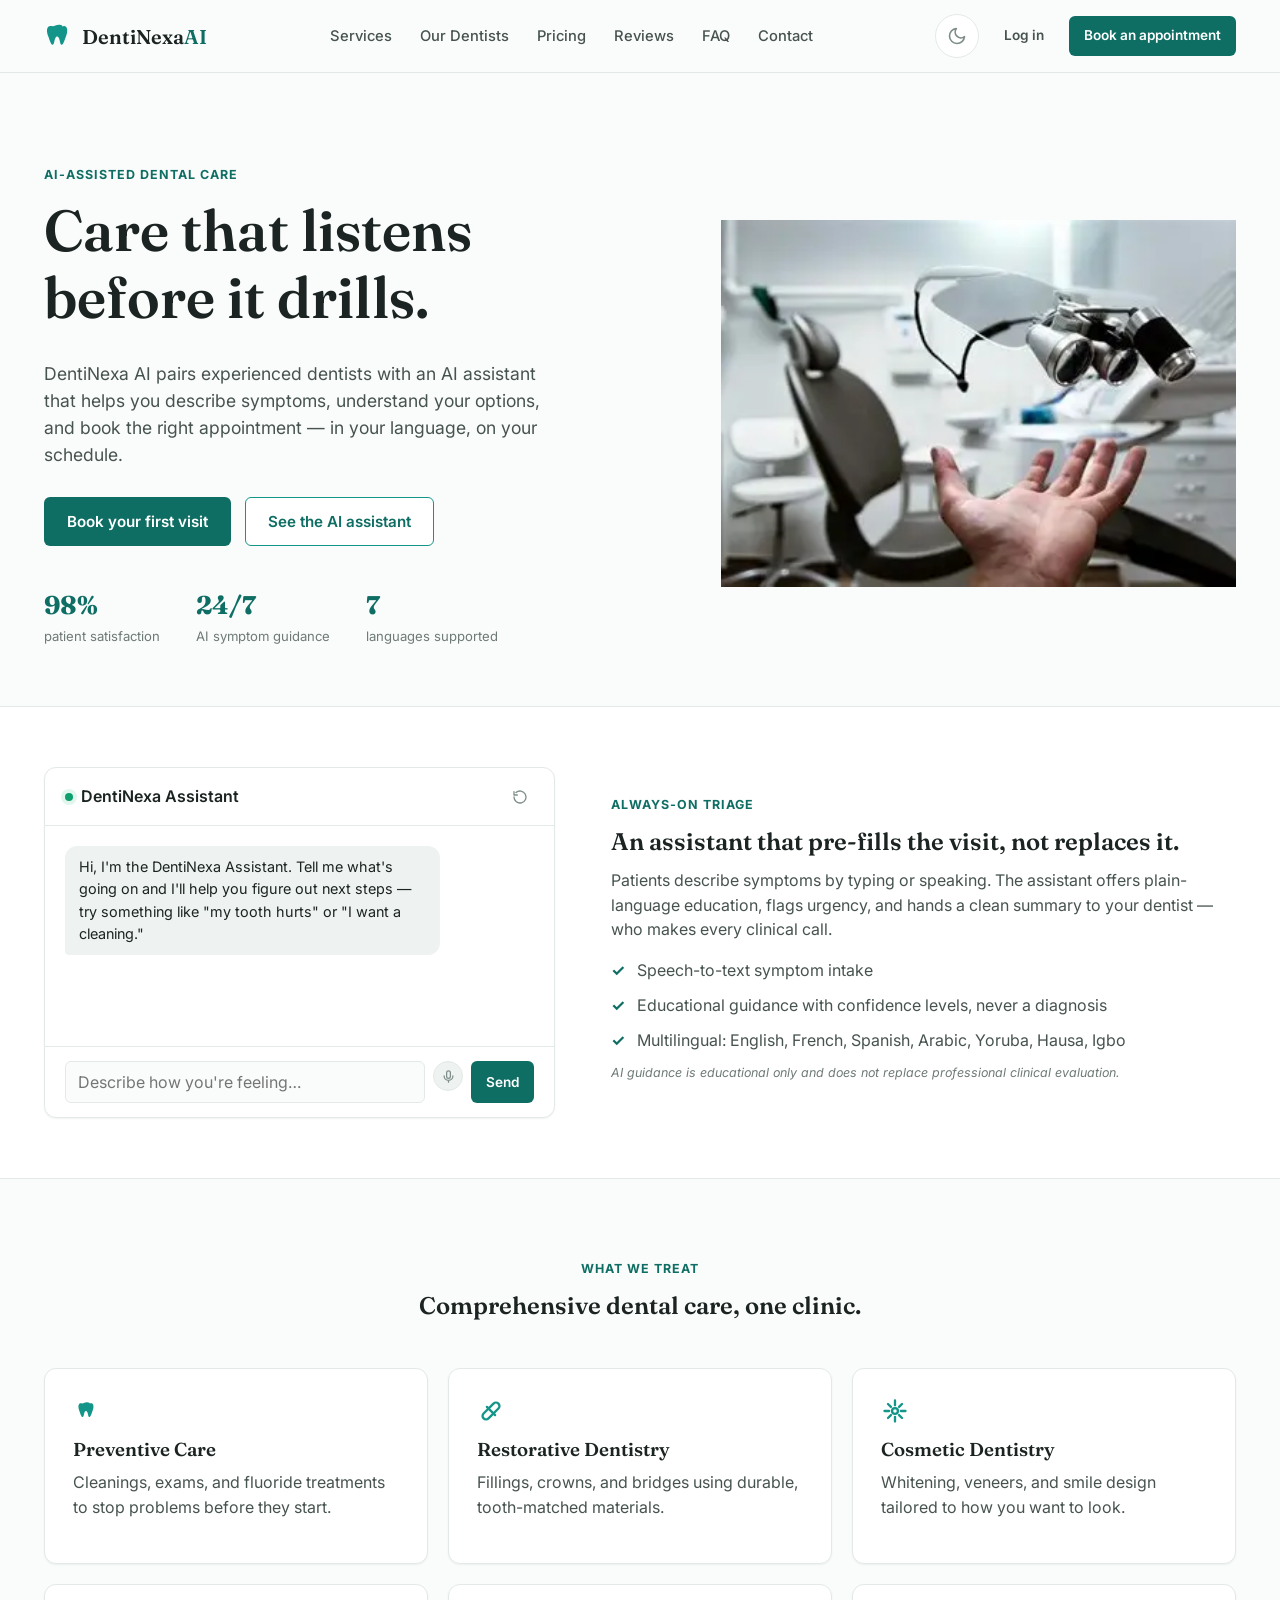
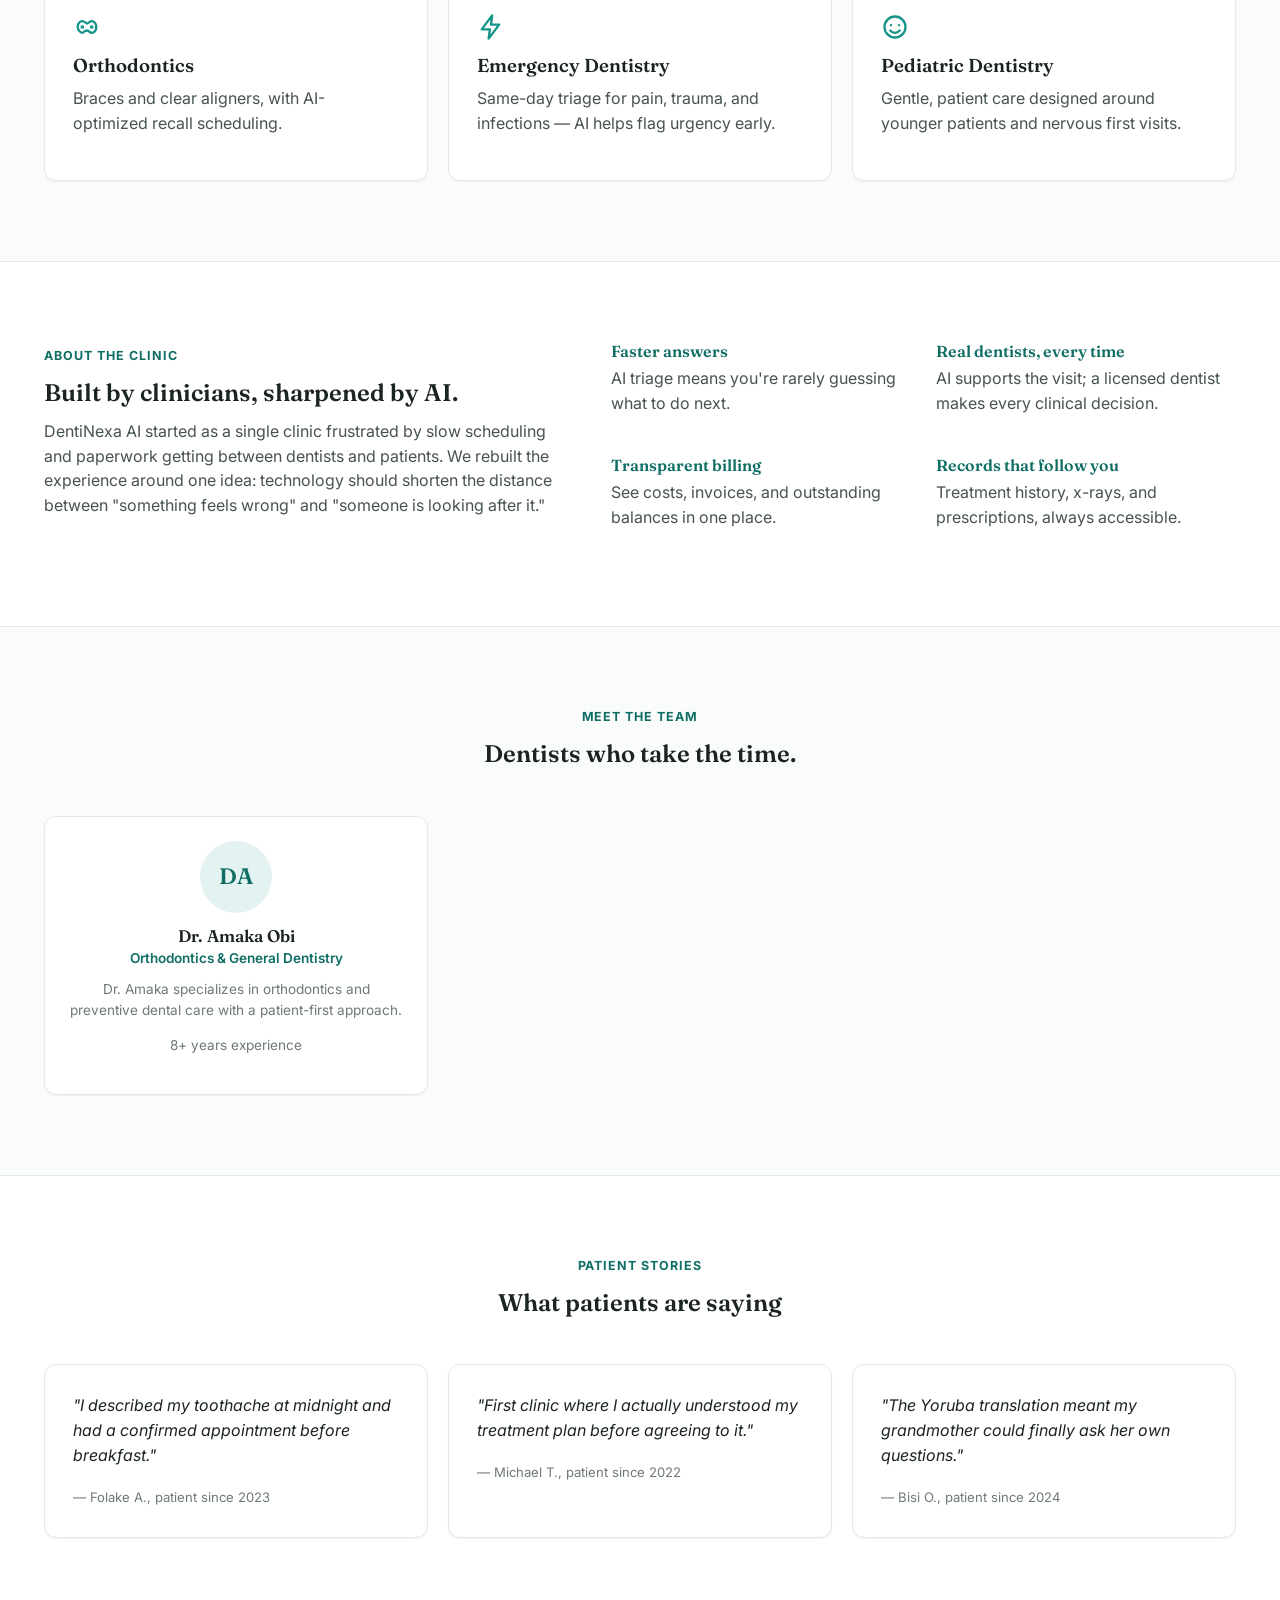
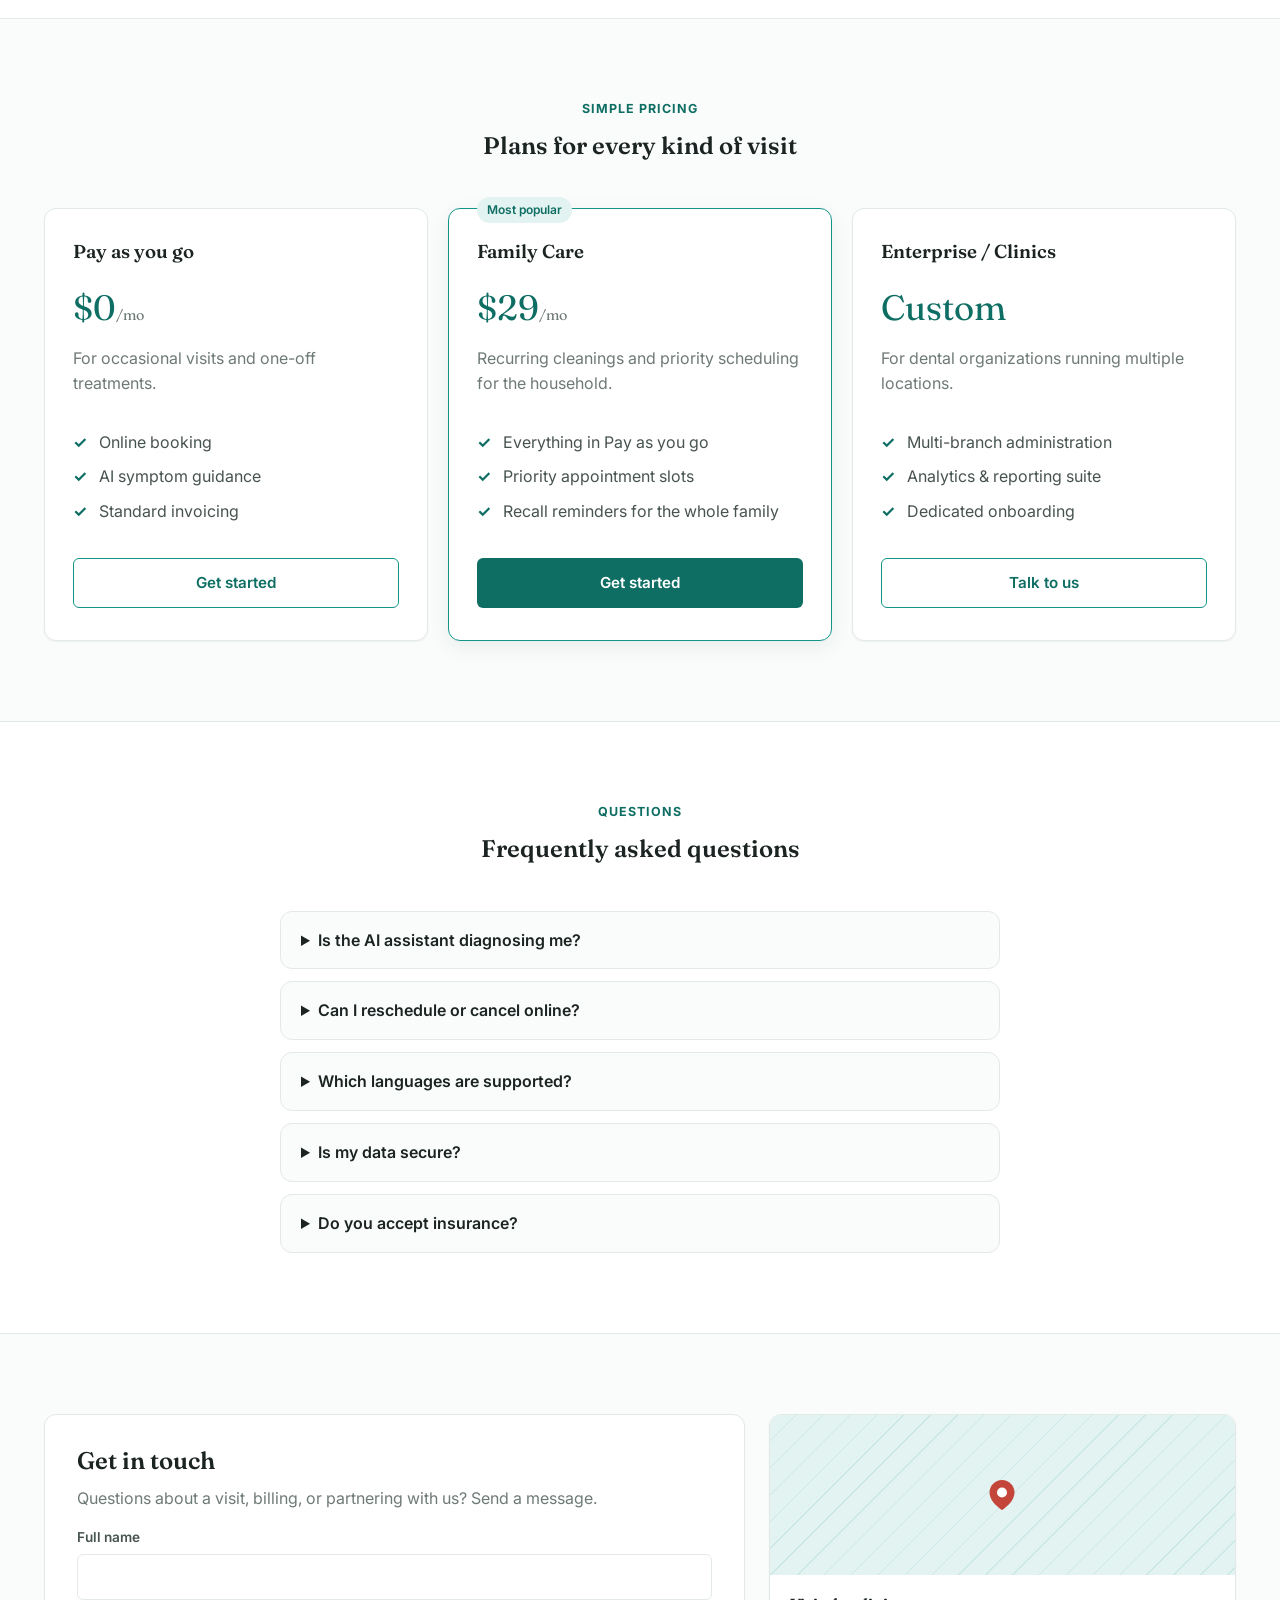
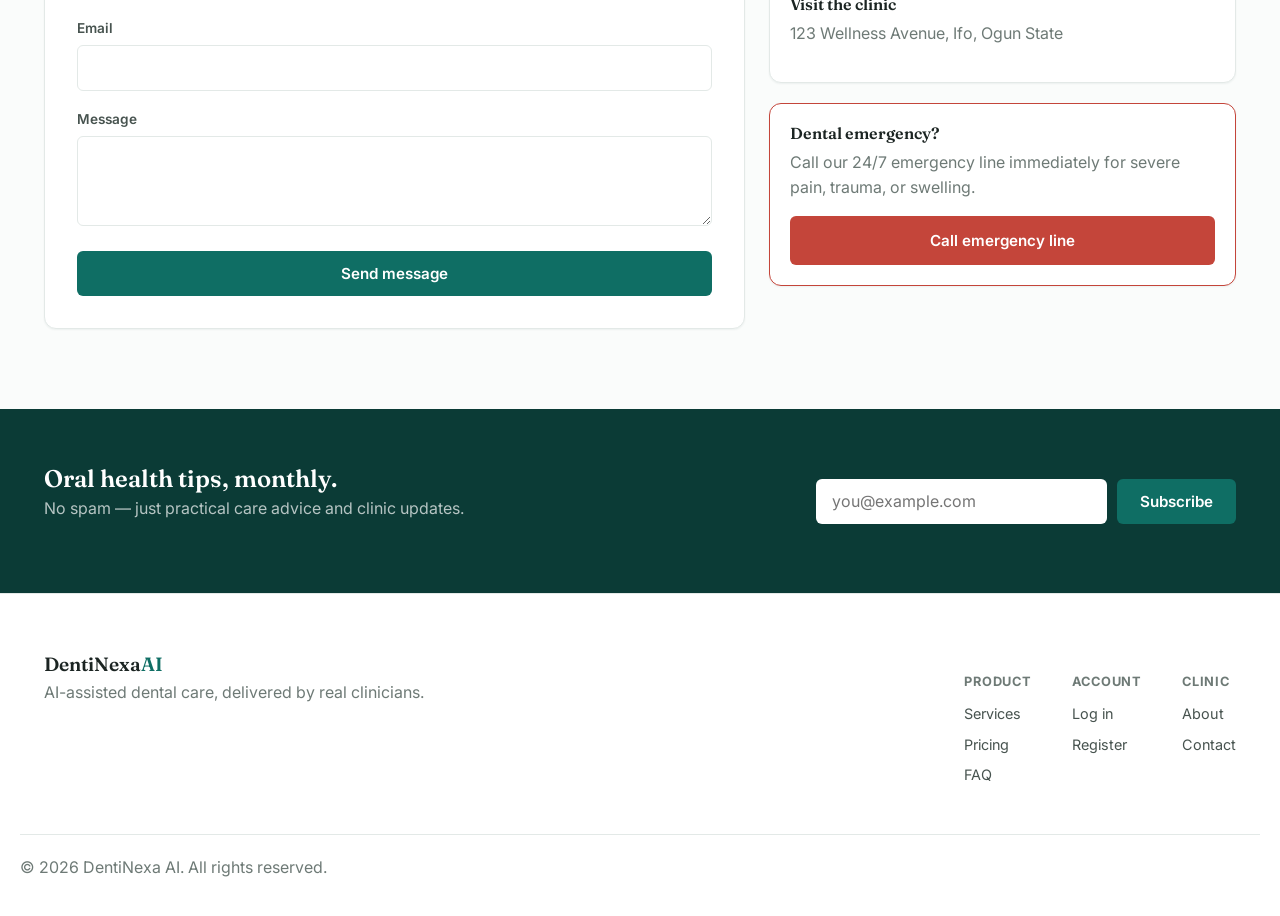
==== index.html @ bb9e50e1 "Initial DentiNexa AI static site" ====
<!DOCTYPE html>
<html lang="en">
<head>
<meta charset="UTF-8">
<meta name="viewport" content="width=device-width, initial-scale=1.0">
<title>DentiNexa AI — Modern Dental Care, Powered by AI</title>
<meta name="description" content="DentiNexa AI is an AI-assisted dental clinic offering smart scheduling, virtual symptom guidance, and compassionate, modern dental care.">
<link rel="stylesheet" href="css/main.css">
<link rel="stylesheet" href="css/landing.css">
</head>
<body>

<header class="site-header" id="site-header">
  <div class="container header-inner">
    <a href="index.html" class="brand">
      <img src="assets/icons/logo-tooth.svg" alt="DentiNexa AI" width="30" height="30">
      <span>DentiNexa<em>AI</em></span>
    </a>
    <nav class="main-nav" id="main-nav">
      <a href="#services">Services</a>
      <a href="#dentists">Our Dentists</a>
      <a href="#pricing">Pricing</a>
      <a href="#testimonials">Reviews</a>
      <a href="#faq">FAQ</a>
      <a href="#contact">Contact</a>
    </nav>
    <div class="header-actions">
      <button class="theme-toggle" onclick="toggleTheme()" aria-label="Toggle dark mode"></button>
      <a href="login.html" class="btn btn-ghost btn-sm">Log in</a>
      <a href="book-first-visit.html" class="btn btn-primary btn-sm">Book an appointment</a>
      <button class="nav-burger" id="nav-burger" aria-label="Open menu" aria-expanded="false">
        <span></span><span></span><span></span>
      </button>
    </div>
  </div>
</header>

<main>
  <!-- HERO -->
  <section class="hero">
    <div class="container hero-inner">
      <div class="hero-copy">
        <span class="eyebrow">AI-assisted dental care</span>
        <h1>Care that listens<br>before it drills.</h1>
        <p class="hero-lead">
          DentiNexa AI pairs experienced dentists with an AI assistant that helps you describe symptoms,
          understand your options, and book the right appointment — in your language, on your schedule.
        </p>
        <div class="hero-actions">
          <a href="book-first-visit.html" class="btn btn-primary">Book your first visit</a>
          <a href="#ai-preview" class="btn btn-secondary">See the AI assistant</a>
        </div>
        <div class="hero-trust">
          <div class="trust-stat"><strong>98%</strong><span>patient satisfaction</span></div>
          <div class="trust-stat"><strong>24/7</strong><span>AI symptom guidance</span></div>
          <div class="trust-stat"><strong>7</strong><span>languages supported</span></div>
        </div>
      </div>
       <div class="hero-visual"
         aria-hidden="true"
         style="flex: 0 0 52%; width: 100%; overflow: visible;">

      <img src="download.webp"
           class="arch-hero"
           alt=""
           style="width: 300%; max-width: none; height: auto; display: block; object-fit: cover;">
    </div>
    </div>
  </section>

  <!-- AI ASSISTANT PREVIEW -->
  <section class="ai-preview" id="ai-preview">
    <div class="container ai-preview-inner">
      <div class="ai-chat-mock card">
        <div class="ai-chat-header">
          <span class="ai-dot"></span> DentiNexa Assistant
          <button class="ai-chat-reset" id="ai-chat-reset" type="button" title="Reset conversation"><img src="assets/icons/icon-reset.svg" alt="Reset" width="16" height="16"></button>
        </div>
        <div class="ai-chat-body" id="ai-chat-body">
          <div class="bubble bubble-ai">
            Hi, I'm the DentiNexa Assistant. Tell me what's going on and I'll help you figure out next steps —
            try something like "my tooth hurts" or "I want a cleaning."
          </div>
        </div>
        <div class="ai-chat-input">
          <input type="text" id="ai-chat-input" placeholder="Describe how you're feeling…" autocomplete="off" maxlength="240">
          <button type="button" class="voice-btn-inline" id="ai-chat-mic" aria-label="Dictate by voice">
            <img src="assets/icons/icon-mic.svg" alt="" width="15" height="15">
          </button>
          <button class="btn btn-primary btn-sm" id="ai-chat-send">Send</button>
        </div>
      </div>
      <div class="ai-preview-copy">
        <span class="eyebrow">Always-on triage</span>
        <h2>An assistant that pre-fills the visit, not replaces it.</h2>
        <p>
          Patients describe symptoms by typing or speaking. The assistant offers plain-language education,
          flags urgency, and hands a clean summary to your dentist — who makes every clinical call.
        </p>
        <ul class="check-list">
          <li>Speech-to-text symptom intake</li>
          <li>Educational guidance with confidence levels, never a diagnosis</li>
          <li>Multilingual: English, French, Spanish, Arabic, Yoruba, Hausa, Igbo</li>
        </ul>
        <p class="fine-print">AI guidance is educational only and does not replace professional clinical evaluation.</p>
      </div>
    </div>
  </section>

  <!-- SERVICES -->
  <section class="services" id="services">
    <div class="container">
      <span class="eyebrow center">What we treat</span>
      <h2 class="center">Comprehensive dental care, one clinic.</h2>
      <div class="services-grid">
        <div class="service-card card">
          <div class="service-icon"><img src="assets/icons/service-preventive.svg" alt="" width="28" height="28"></div>
          <h3>Preventive Care</h3>
          <p>Cleanings, exams, and fluoride treatments to stop problems before they start.</p>
        </div>
        <div class="service-card card">
          <div class="service-icon"><img src="assets/icons/service-restorative.svg" alt="" width="28" height="28"></div>
          <h3>Restorative Dentistry</h3>
          <p>Fillings, crowns, and bridges using durable, tooth-matched materials.</p>
        </div>
        <div class="service-card card">
          <div class="service-icon"><img src="assets/icons/service-cosmetic.svg" alt="" width="28" height="28"></div>
          <h3>Cosmetic Dentistry</h3>
          <p>Whitening, veneers, and smile design tailored to how you want to look.</p>
        </div>
        <div class="service-card card">
          <div class="service-icon"><img src="assets/icons/service-ortho.svg" alt="" width="28" height="28"></div>
          <h3>Orthodontics</h3>
          <p>Braces and clear aligners, with AI-optimized recall scheduling.</p>
        </div>
        <div class="service-card card">
          <div class="service-icon"><img src="assets/icons/service-emergency.svg" alt="" width="28" height="28"></div>
          <h3>Emergency Dentistry</h3>
          <p>Same-day triage for pain, trauma, and infections — AI helps flag urgency early.</p>
        </div>
        <div class="service-card card">
          <div class="service-icon"><img src="assets/icons/service-pediatric.svg" alt="" width="28" height="28"></div>
          <h3>Pediatric Dentistry</h3>
          <p>Gentle, patient care designed around younger patients and nervous first visits.</p>
        </div>
      </div>
    </div>
  </section>

  <!-- ABOUT / WHY CHOOSE US -->
  <section class="about" id="about">
    <div class="container about-inner">
      <div>
        <span class="eyebrow">About the clinic</span>
        <h2>Built by clinicians, sharpened by AI.</h2>
        <p>
          DentiNexa AI started as a single clinic frustrated by slow scheduling and paperwork getting between
          dentists and patients. We rebuilt the experience around one idea: technology should shorten the
          distance between "something feels wrong" and "someone is looking after it."
        </p>
      </div>
      <div class="why-grid">
        <div class="why-item">
          <h4>Faster answers</h4>
          <p>AI triage means you're rarely guessing what to do next.</p>
        </div>
        <div class="why-item">
          <h4>Real dentists, every time</h4>
          <p>AI supports the visit; a licensed dentist makes every clinical decision.</p>
        </div>
        <div class="why-item">
          <h4>Transparent billing</h4>
          <p>See costs, invoices, and outstanding balances in one place.</p>
        </div>
        <div class="why-item">
          <h4>Records that follow you</h4>
          <p>Treatment history, x-rays, and prescriptions, always accessible.</p>
        </div>
      </div>
    </div>
  </section>

  <!-- MEET OUR DENTISTS (live from API) -->
  <section class="dentists" id="dentists">
    <div class="container">
      <span class="eyebrow center">Meet the team</span>
      <h2 class="center">Dentists who take the time.</h2>
      <div id="dentists-grid" class="dentists-grid">
        <div class="skeleton" style="height:220px;"></div>
        <div class="skeleton" style="height:220px;"></div>
        <div class="skeleton" style="height:220px;"></div>
      </div>
    </div>
  </section>

  <!-- TESTIMONIALS -->
  <section class="testimonials" id="testimonials">
    <div class="container">
      <span class="eyebrow center">Patient stories</span>
      <h2 class="center">What patients are saying</h2>
      <div class="testimonials-grid">
        <blockquote class="card testimonial">
          <p>"I described my toothache at midnight and had a confirmed appointment before breakfast."</p>
          <cite>— Folake A., patient since 2023</cite>
        </blockquote>
        <blockquote class="card testimonial">
          <p>"First clinic where I actually understood my treatment plan before agreeing to it."</p>
          <cite>— Michael T., patient since 2022</cite>
        </blockquote>
        <blockquote class="card testimonial">
          <p>"The Yoruba translation meant my grandmother could finally ask her own questions."</p>
          <cite>— Bisi O., patient since 2024</cite>
        </blockquote>
      </div>
    </div>
  </section>

  <!-- PRICING -->
  <section class="pricing" id="pricing">
    <div class="container">
      <span class="eyebrow center">Simple pricing</span>
      <h2 class="center">Plans for every kind of visit</h2>
      <div class="pricing-grid">
        <div class="price-card card">
          <h3>Pay as you go</h3>
          <p class="price">$0<span>/mo</span></p>
          <p class="text-muted">For occasional visits and one-off treatments.</p>
          <ul class="check-list">
            <li>Online booking</li>
            <li>AI symptom guidance</li>
            <li>Standard invoicing</li>
          </ul>
          <a href="book-first-visit.html" class="btn btn-secondary btn-block">Get started</a>
        </div>
        <div class="price-card card featured">
          <span class="badge badge-teal">Most popular</span>
          <h3>Family Care</h3>
          <p class="price">$29<span>/mo</span></p>
          <p class="text-muted">Recurring cleanings and priority scheduling for the household.</p>
          <ul class="check-list">
            <li>Everything in Pay as you go</li>
            <li>Priority appointment slots</li>
            <li>Recall reminders for the whole family</li>
          </ul>
          <a href="book-first-visit.html" class="btn btn-primary btn-block">Get started</a>
        </div>
        <div class="price-card card">
          <h3>Enterprise / Clinics</h3>
          <p class="price">Custom</p>
          <p class="text-muted">For dental organizations running multiple locations.</p>
          <ul class="check-list">
            <li>Multi-branch administration</li>
            <li>Analytics & reporting suite</li>
            <li>Dedicated onboarding</li>
          </ul>
          <a href="#contact" class="btn btn-secondary btn-block">Talk to us</a>
        </div>
      </div>
    </div>
  </section>

  <!-- FAQ -->
  <section class="faq" id="faq">
    <div class="container">
      <span class="eyebrow center">Questions</span>
      <h2 class="center">Frequently asked questions</h2>
      <div class="faq-list">
        <details class="faq-item">
          <summary>Is the AI assistant diagnosing me?</summary>
          <p>No. It offers educational information and confidence levels only. Every diagnosis and treatment plan comes from a licensed dentist.</p>
        </details>
        <details class="faq-item">
          <summary>Can I reschedule or cancel online?</summary>
          <p>Yes — from your patient dashboard you can reschedule or cancel upcoming appointments at any time before check-in.</p>
        </details>
        <details class="faq-item">
          <summary>Which languages are supported?</summary>
          <p>English, French, Spanish, Arabic, Yoruba, Hausa, and Igbo, across both the interface and the AI assistant.</p>
        </details>
        <details class="faq-item">
          <summary>Is my data secure?</summary>
          <p>We use encrypted authentication, role-based access controls, and full audit logging on every record.</p>
        </details>
        <details class="faq-item">
          <summary>Do you accept insurance?</summary>
          <p>Insurance integration is on our roadmap. Today, invoices are generated per visit with clear itemized pricing.</p>
        </details>
      </div>
    </div>
  </section>

  <!-- CONTACT + MAP + EMERGENCY -->
  <section class="contact" id="contact">
    <div class="container contact-inner">
      <div class="contact-form-wrap card">
        <h2>Get in touch</h2>
        <p class="text-muted">Questions about a visit, billing, or partnering with us? Send a message.</p>
        <form id="contact-form">
          <div class="field">
            <label for="contact-name">Full name</label>
            <input id="contact-name" name="name" type="text" required>
          </div>
          <div class="field">
            <label for="contact-email">Email</label>
            <input id="contact-email" name="email" type="email" required>
          </div>
          <div class="field">
            <label for="contact-message">Message</label>
            <textarea id="contact-message" name="message" required></textarea>
          </div>
          <button type="submit" class="btn btn-primary btn-block">Send message</button>
        </form>
      </div>
      <div class="contact-side">
        <div class="card map-card">
          <div class="map-placeholder">
            <img src="assets/icons/map-marker.svg" class="map-marker-img" alt="Clinic location">
          </div>
          <div class="card-pad">
            <h4>Visit the clinic</h4>
            <p class="text-muted">123 Wellness Avenue, Ifo, Ogun State</p>
          </div>
        </div>
        <div class="card card-pad emergency-card">
          <h4>Dental emergency?</h4>
          <p class="text-muted">Call our 24/7 emergency line immediately for severe pain, trauma, or swelling.</p>
          <a href="tel:+2348000000000" class="btn btn-danger btn-block">Call emergency line</a>
        </div>
      </div>
    </div>
  </section>

  <!-- NEWSLETTER -->
  <section class="newsletter">
    <div class="container newsletter-inner">
      <div>
        <h2>Oral health tips, monthly.</h2>
        <p class="text-muted">No spam — just practical care advice and clinic updates.</p>
      </div>
      <form id="newsletter-form" class="newsletter-form">
        <input type="email" placeholder="you@example.com" required aria-label="Email address">
        <button type="submit" class="btn btn-primary">Subscribe</button>
      </form>
    </div>
  </section>
</main>

<footer class="site-footer">
  <div class="container footer-inner">
    <div class="footer-brand">
      <span>DentiNexa<em>AI</em></span>
      <p class="text-muted">AI-assisted dental care, delivered by real clinicians.</p>
    </div>
    <div class="footer-links">
      <div>
        <h5>Product</h5>
        <a href="#services">Services</a>
        <a href="#pricing">Pricing</a>
        <a href="#faq">FAQ</a>
      </div>
      <div>
        <h5>Account</h5>
        <a href="login.html">Log in</a>
        <a href="register.html">Register</a>
      </div>
      <div>
        <h5>Clinic</h5>
        <a href="#about">About</a>
        <a href="#contact">Contact</a>
      </div>
    </div>
  </div>
  <div class="container footer-bottom">
    <p class="text-muted">© 2026 DentiNexa AI. All rights reserved.</p>
  </div>
</footer>

<script src="js/ui.js"></script>
<script src="js/api.js"></script>
<script src="js/speech.js"></script>
<script src="js/ai-chat.js"></script>
<script src="js/landing.js"></script>
</body>
</html>
---- css/main.css ----
@import url('https://fonts.googleapis.com/css2?family=Fraunces:opsz,wght@9..144,400;9..144,500;9..144,600;9..144,700&family=Inter:wght@400;500;600;700&family=IBM+Plex+Mono:wght@400;500&display=swap');

/* ============ DESIGN TOKENS ============ */
:root {
  /* Palette - Light Mode */
  --bg: #FAFCFB;
  --surface: #FFFFFF;
  --surface-raised: #FFFFFF;
  --border: #E3E9E7;

  --teal-900: #0B3B36;
  --teal-700: #0F6E64;
  --teal-500: #14958A;
  --teal-100: #E3F3F1;

  --blue-700: #2E6E95;
  --blue-500: #4A90B8;
  --blue-100: #E8F2F8;

  --emerald-600: #0E9F6E;
  --emerald-100: #E1F7EE;

  --gray-900: #1B2422;
  --gray-700: #47534F;
  --gray-500: #6E7A76;
  --gray-300: #A8B3AF;
  --gray-100: #EEF2F1;

  --danger: #C4453A;
  --danger-100: #FBEBE9;
  --warning: #B8863A;
  --warning-100: #FBF3E4;

  --text-primary: var(--gray-900);
  --text-secondary: var(--gray-700);
  --text-muted: var(--gray-500);

  /* The arch motif accent used for progress + signature elements */
  --arch-stroke: var(--teal-500);

  --radius-sm: 6px;
  --radius-md: 12px;
  --radius-lg: 20px;
  --shadow-sm: 0 1px 2px rgba(11, 59, 54, 0.06);
  --shadow-md: 0 6px 20px rgba(11, 59, 54, 0.08);
  --shadow-lg: 0 16px 40px rgba(11, 59, 54, 0.12);

  --font-display: 'Fraunces', Georgia, serif;
  --font-body: 'Inter', -apple-system, BlinkMacSystemFont, sans-serif;
  --font-mono: 'IBM Plex Mono', monospace;

  --transition-fast: 150ms ease;
  --transition-base: 240ms cubic-bezier(0.4, 0, 0.2, 1);
}

[data-theme="dark"] {
  --bg: #0D1614;
  --surface: #131F1C;
  --surface-raised: #17241F;
  --border: #223531;

  --teal-900: #E3F3F1;
  --teal-700: #4FC3B4;
  --teal-500: #2FA898;
  --teal-100: #16302B;

  --blue-700: #8FC4E4;
  --blue-500: #5FA3C9;
  --blue-100: #142A34;

  --emerald-600: #3ECF97;
  --emerald-100: #123328;

  --gray-900: #EAF1EF;
  --gray-700: #B7C4C0;
  --gray-500: #7E8D89;
  --gray-300: #445450;
  --gray-100: #1A2724;

  --danger: #E8776C;
  --danger-100: #2E1917;
  --warning: #E0B15C;
  --warning-100: #2E2513;

  --text-primary: var(--gray-900);
  --text-secondary: var(--gray-700);
  --text-muted: var(--gray-500);

  --shadow-sm: 0 1px 2px rgba(0,0,0,0.3);
  --shadow-md: 0 6px 20px rgba(0,0,0,0.35);
  --shadow-lg: 0 16px 40px rgba(0,0,0,0.45);
}

/* ============ RESET ============ */
*, *::before, *::after { box-sizing: border-box; }
html { -webkit-text-size-adjust: 100%; scroll-behavior: smooth; }
@media (prefers-reduced-motion: reduce) {
  html { scroll-behavior: auto; }
  *, *::before, *::after { animation-duration: 0.01ms !important; animation-iteration-count: 1 !important; transition-duration: 0.01ms !important; }
}
body {
  margin: 0;
  font-family: var(--font-body);
  background: var(--bg);
  color: var(--text-primary);
  line-height: 1.55;
  transition: background var(--transition-base), color var(--transition-base);
  -webkit-font-smoothing: antialiased;
}
h1, h2, h3, h4 {
  font-family: var(--font-display);
  color: var(--text-primary);
  line-height: 1.15;
  margin: 0 0 0.5em;
  font-weight: 600;
}
p { margin: 0 0 1em; color: var(--text-secondary); }
a { color: var(--teal-700); text-decoration: none; }
a:hover { text-decoration: underline; }
img { max-width: 100%; display: block; }
button, input, select, textarea { font-family: inherit; font-size: inherit; }
ul { padding: 0; margin: 0; list-style: none; }

:focus-visible {
  outline: 2px solid var(--teal-500);
  outline-offset: 2px;
}

.container {
  max-width: 1240px;
  margin: 0 auto;
  padding: 0 24px;
}

.sr-only {
  position: absolute; width: 1px; height: 1px; padding: 0; margin: -1px;
  overflow: hidden; clip: rect(0,0,0,0); white-space: nowrap; border: 0;
}

/* ============ BUTTONS ============ */
.btn {
  display: inline-flex; align-items: center; justify-content: center; gap: 8px;
  padding: 12px 22px;
  border-radius: var(--radius-sm);
  font-weight: 600;
  font-size: 0.95rem;
  border: 1px solid transparent;
  cursor: pointer;
  transition: transform var(--transition-fast), box-shadow var(--transition-fast), background var(--transition-fast), border-color var(--transition-fast);
  white-space: nowrap;
}
.btn:active { transform: translateY(1px); }
.btn-primary { background: var(--teal-700); color: #fff; }
.btn-primary:hover { background: var(--teal-900); text-decoration: none; }
.btn-secondary { background: var(--surface); color: var(--teal-700); border-color: var(--teal-500); }
.btn-secondary:hover { background: var(--teal-100); text-decoration: none; }
.btn-ghost { background: transparent; color: var(--text-secondary); }
.btn-ghost:hover { background: var(--gray-100); text-decoration: none; }
.btn-danger { background: var(--danger); color: #fff; }
.btn-danger:hover { opacity: 0.9; text-decoration: none; }
.btn-sm { padding: 8px 14px; font-size: 0.85rem; }
.btn:disabled { opacity: 0.5; cursor: not-allowed; }
.btn-block { width: 100%; }

/* ============ FORMS ============ */
.field { margin-bottom: 18px; }
.field label {
  display: block; font-size: 0.85rem; font-weight: 600; color: var(--text-secondary);
  margin-bottom: 6px;
}
.field input, .field select, .field textarea {
  width: 100%;
  padding: 12px 14px;
  border: 1px solid var(--border);
  border-radius: var(--radius-sm);
  background: var(--surface);
  color: var(--text-primary);
  transition: border-color var(--transition-fast), box-shadow var(--transition-fast);
}
.field input:focus, .field select:focus, .field textarea:focus {
  outline: none;
  border-color: var(--teal-500);
  box-shadow: 0 0 0 3px var(--teal-100);
}
.field textarea { resize: vertical; min-height: 90px; }
.field-hint { font-size: 0.8rem; color: var(--text-muted); margin-top: 4px; }
.field-error { font-size: 0.8rem; color: var(--danger); margin-top: 4px; display: none; }
.field.has-error input, .field.has-error select, .field.has-error textarea { border-color: var(--danger); }
.field.has-error .field-error { display: block; }

/* ============ CARDS ============ */
.card {
  background: var(--surface);
  border: 1px solid var(--border);
  border-radius: var(--radius-md);
  box-shadow: var(--shadow-sm);
}

/* ============ BADGES ============ */
.badge {
  display: inline-flex; align-items: center; gap: 6px;
  padding: 4px 10px; border-radius: 999px;
  font-size: 0.75rem; font-weight: 600;
}
.badge-teal { background: var(--teal-100); color: var(--teal-700); }
.badge-blue { background: var(--blue-100); color: var(--blue-700); }
.badge-emerald { background: var(--emerald-100); color: var(--emerald-600); }
.badge-warning { background: var(--warning-100); color: var(--warning); }
.badge-danger { background: var(--danger-100); color: var(--danger); }
.badge-gray { background: var(--gray-100); color: var(--text-muted); }

/* ============ ICON IMAGES ============
   All icons in this app are real image files (see /assets/icons), not inline SVG markup. */
img.icon {
  display: inline-block; flex-shrink: 0; vertical-align: middle;
}
.inline-icon {
  display: inline-block; vertical-align: -2px; margin-right: 4px; flex-shrink: 0;
}
.service-icon img, .dentist-avatar img { display: block; }

/* ============ VOICE INPUT (speech-to-text) ============ */
.field.has-voice-input { position: relative; }
.field.has-voice-input input, .field.has-voice-input textarea { padding-right: 40px; }
.voice-btn {
  position: absolute; top: 32px; right: 8px;
  width: 26px; height: 26px; border-radius: 50%;
  background: var(--gray-100); border: 1px solid var(--border); cursor: pointer;
  display: flex; align-items: center; justify-content: center;
  transition: background var(--transition-fast);
}
.voice-btn:hover { background: var(--teal-100); }
.field.has-voice-input textarea ~ .voice-btn { top: 32px; }
.voice-btn-disabled { opacity: 0.55; cursor: help; }
.voice-btn-listening {
  background: var(--danger); border-color: var(--danger);
  animation: voice-pulse 1.1s ease-in-out infinite;
}
.voice-btn-listening img { filter: brightness(0) invert(1); }
@keyframes voice-pulse {
  0%, 100% { box-shadow: 0 0 0 0 rgba(196, 69, 58, 0.45); }
  50% { box-shadow: 0 0 0 7px rgba(196, 69, 58, 0); }
}
.field.voice-listening::after {
  content: "Listening… speak now"; display: block; font-size: 0.76rem;
  color: var(--danger); margin-top: 4px; font-weight: 600;
}

/* Voice button for single-line chat-style inputs (not wrapped in .field) */
.voice-btn-inline {
  width: 30px; height: 30px; border-radius: 50%; border: 1px solid var(--border);
  background: var(--gray-100); cursor: pointer; display: flex; align-items: center; justify-content: center;
  flex-shrink: 0; transition: background var(--transition-fast);
}
.voice-btn-inline:hover { background: var(--teal-100); }
.badge-alert {
  background: var(--emerald-600); color: #fff;
  animation: badge-pulse 1.6s ease-in-out infinite;
}
@keyframes badge-pulse {
  0%, 100% { box-shadow: 0 0 0 0 rgba(14, 159, 110, 0.5); }
  50% { box-shadow: 0 0 0 6px rgba(14, 159, 110, 0); }
}

/* ============ TOASTS ============ */
#toast-container {
  position: fixed; top: 20px; right: 20px; z-index: 9999;
  display: flex; flex-direction: column; gap: 10px;
  max-width: 340px;
}
.toast {
  background: var(--surface); border: 1px solid var(--border);
  border-left: 4px solid var(--teal-500);
  border-radius: var(--radius-sm); box-shadow: var(--shadow-lg);
  padding: 14px 16px; font-size: 0.9rem;
  animation: toast-in 200ms ease;
}
.toast.success { border-left-color: var(--emerald-600); }
.toast.error { border-left-color: var(--danger); }
.toast.warning { border-left-color: var(--warning); }
@keyframes toast-in { from { opacity: 0; transform: translateX(16px); } to { opacity: 1; transform: translateX(0); } }

/* ============ SKELETON LOADERS ============ */
.skeleton {
  background: linear-gradient(90deg, var(--gray-100) 25%, var(--border) 50%, var(--gray-100) 75%);
  background-size: 200% 100%;
  animation: skeleton-shine 1.4s ease infinite;
  border-radius: var(--radius-sm);
}
@keyframes skeleton-shine { to { background-position: -200% 0; } }

/* ============ THEME TOGGLE ============ */
.theme-toggle {
  width: 44px; height: 44px; border-radius: 50%;
  border: 1px solid var(--border); background: var(--surface);
  display: inline-flex; align-items: center; justify-content: center;
  cursor: pointer; color: var(--text-secondary);
  transition: background var(--transition-fast);
}
.theme-toggle:hover { background: var(--gray-100); }

/* ============ THE ARCH MOTIF (signature element) ============
   A recurring dental-arch curve used as a progress indicator,
   section divider, and stat-card accent throughout the app. */
.arch-divider {
  width: 100%; height: 28px; overflow: hidden;
}
.arch-progress {
  position: relative; width: 100%; height: 8px;
  background: var(--gray-100); border-radius: 999px; overflow: hidden;
}
.arch-progress > span {
  position: absolute; inset: 0; width: var(--pct, 0%);
  background: linear-gradient(90deg, var(--teal-500), var(--emerald-600));
  border-radius: 999px; transition: width 600ms ease;
}

/* ============ EMPTY / ERROR STATES ============ */
.empty-state {
  text-align: center; padding: 48px 24px; color: var(--text-muted);
}
.empty-state svg { margin: 0 auto 16px; opacity: 0.5; }

/* ============ UTILITIES ============ */
.flex { display: flex; }
.flex-col { flex-direction: column; }
.items-center { align-items: center; }
.justify-between { justify-content: space-between; }
.gap-8 { gap: 8px; } .gap-12 { gap: 12px; } .gap-16 { gap: 16px; } .gap-24 { gap: 24px; }
.mt-8 { margin-top: 8px; } .mt-16 { margin-top: 16px; } .mt-24 { margin-top: 24px; } .mt-32 { margin-top: 32px; }
.mb-8 { margin-bottom: 8px; } .mb-16 { margin-bottom: 16px; } .mb-24 { margin-bottom: 24px; }
.text-muted { color: var(--text-muted); }
.text-sm { font-size: 0.85rem; }
.font-mono { font-family: var(--font-mono); }
.hidden { display: none !important; }
---- css/landing.css ----
/* ============ HEADER ============ */
.site-header {
  position: sticky; top: 0; z-index: 100;
  background: color-mix(in srgb, var(--bg) 88%, transparent);
  backdrop-filter: blur(10px);
  border-bottom: 1px solid var(--border);
}
.header-inner { display: flex; align-items: center; justify-content: space-between; height: 72px; }
.brand { display: flex; align-items: center; gap: 8px; font-family: var(--font-display); font-size: 1.25rem; font-weight: 600; color: var(--text-primary); }
.brand em { font-style: normal; color: var(--teal-700); }
.brand:hover { text-decoration: none; }
.main-nav { display: flex; gap: 28px; }
.main-nav a { color: var(--text-secondary); font-weight: 500; font-size: 0.92rem; }
.main-nav a:hover { color: var(--teal-700); text-decoration: none; }
.header-actions { display: flex; align-items: center; gap: 10px; }
.nav-burger { display: none; flex-direction: column; gap: 4px; background: none; border: none; cursor: pointer; padding: 8px; }
.nav-burger span { width: 22px; height: 2px; background: var(--text-primary); border-radius: 2px; }

/* ============ HERO ============ */
.hero { padding: 88px 0 60px; overflow: hidden; }
.hero-inner { display: grid; grid-template-columns: minmax(0, 1.1fr) minmax(0, 0.9fr); gap: 48px; align-items: center; }
.eyebrow {
  display: inline-block; font-size: 0.78rem; font-weight: 700; letter-spacing: 0.08em;
  text-transform: uppercase; color: var(--teal-700); margin-bottom: 14px;
}
.eyebrow.center { display: block; text-align: center; }
.hero h1 { font-size: clamp(2.4rem, 5vw, 3.6rem); max-width: 560px; }
.hero-lead { font-size: 1.1rem; max-width: 520px; }
.hero-actions { display: flex; gap: 14px; margin: 28px 0 40px; flex-wrap: wrap; }
.hero-trust { display: flex; gap: 36px; }
.trust-stat { display: flex; flex-direction: column; }
.trust-stat strong { font-family: var(--font-display); font-size: 1.6rem; color: var(--teal-700); }
.trust-stat span { font-size: 0.82rem; color: var(--text-muted); }
.hero-visual { display: flex; justify-content: center; }
.arch-hero { width: 100%; max-width: 380px; animation: arch-float 6s ease-in-out infinite; }
@keyframes arch-float { 0%,100% { transform: translateY(0); } 50% { transform: translateY(-10px); } }

/* ============ AI PREVIEW ============ */
.ai-preview { padding: 60px 0; background: var(--surface); border-top: 1px solid var(--border); border-bottom: 1px solid var(--border); }
.ai-preview-inner { display: grid; grid-template-columns: minmax(0, 0.9fr) minmax(0, 1.1fr); gap: 56px; align-items: center; }
.ai-chat-mock { padding: 0; overflow: hidden; }
.ai-chat-header { display: flex; align-items: center; gap: 8px; padding: 16px 20px; border-bottom: 1px solid var(--border); font-weight: 600; }
.ai-chat-reset {
  margin-left: auto; background: none; border: none; cursor: pointer; color: var(--text-muted);
  font-size: 1.1rem; line-height: 1; padding: 4px 6px; border-radius: var(--radius-sm);
  transition: background var(--transition-fast), color var(--transition-fast);
}
.ai-chat-reset:hover { background: var(--gray-100); color: var(--teal-700); }
.ai-chat-body { scroll-behavior: smooth; max-height: 320px; overflow-y: auto; }
.typing-indicator { display: inline-flex; gap: 4px; align-items: center; padding: 4px 2px; }
.typing-indicator span {
  width: 6px; height: 6px; border-radius: 50%; background: var(--text-muted);
  animation: typing-bounce 1.2s ease-in-out infinite;
}
.typing-indicator span:nth-child(2) { animation-delay: 0.15s; }
.typing-indicator span:nth-child(3) { animation-delay: 0.3s; }
@keyframes typing-bounce { 0%, 60%, 100% { transform: translateY(0); opacity: 0.5; } 30% { transform: translateY(-4px); opacity: 1; } }
.ai-chat-input input:disabled { opacity: 0.6; }
.ai-dot { width: 8px; height: 8px; border-radius: 50%; background: var(--emerald-600); box-shadow: 0 0 0 4px var(--emerald-100); }
.ai-chat-body { padding: 20px; display: flex; flex-direction: column; gap: 12px; min-height: 220px; }
.bubble { max-width: 80%; padding: 10px 14px; border-radius: var(--radius-md); font-size: 0.9rem; }
.bubble-user { align-self: flex-end; background: var(--teal-700); color: #fff; border-bottom-right-radius: 4px; }
.bubble-ai { align-self: flex-start; background: var(--gray-100); color: var(--text-primary); border-bottom-left-radius: 4px; }
.ai-chat-input { display: flex; gap: 8px; padding: 14px 20px; border-top: 1px solid var(--border); }
.ai-chat-input button { flex-shrink: 0; }
.ai-chat-input input { flex: 1; min-width: 0; padding: 10px 12px; border-radius: var(--radius-sm); border: 1px solid var(--border); background: var(--bg); color: var(--text-primary); }
.ai-chat-input input:focus { outline: none; border-color: var(--teal-500); box-shadow: 0 0 0 3px var(--teal-100); }
.check-list li { position: relative; padding-left: 26px; margin-bottom: 10px; color: var(--text-secondary); }
.check-list li::before { content: "✓"; position: absolute; left: 0; color: var(--teal-700); font-weight: 700; }
.fine-print { font-size: 0.78rem; color: var(--text-muted); font-style: italic; }

/* ============ SERVICES ============ */
.services { padding: 80px 0; }
.center { text-align: center; }
h2.center { max-width: 640px; margin: 0 auto 48px; }
.services-grid { display: grid; grid-template-columns: repeat(3, minmax(0, 1fr)); gap: 20px; }
.service-card { padding: 28px; transition: transform var(--transition-base), box-shadow var(--transition-base); }
.service-card:hover { transform: translateY(-4px); box-shadow: var(--shadow-md); }
.service-icon { font-size: 1.8rem; margin-bottom: 14px; }

/* ============ ABOUT ============ */
.about { padding: 80px 0; background: var(--surface); border-top: 1px solid var(--border); border-bottom: 1px solid var(--border); }
.about-inner { display: grid; grid-template-columns: minmax(0, 0.9fr) minmax(0, 1.1fr); gap: 56px; }
.why-grid { display: grid; grid-template-columns: minmax(0, 1fr) minmax(0, 1fr); gap: 24px; }
.why-item h4 { color: var(--teal-700); margin-bottom: 6px; }

/* ============ DENTISTS ============ */
.dentists { padding: 80px 0; }
.dentists-grid { display: grid; grid-template-columns: repeat(3, minmax(0, 1fr)); gap: 20px; }
.dentist-card { padding: 24px; text-align: center; }
.dentist-avatar {
  width: 72px; height: 72px; border-radius: 50%; margin: 0 auto 14px;
  background: var(--teal-100); color: var(--teal-700); display: flex; align-items: center; justify-content: center;
  font-family: var(--font-display); font-size: 1.4rem; font-weight: 600;
}
.dentist-card h3 { margin-bottom: 2px; font-size: 1.05rem; }
.dentist-specialty { color: var(--teal-700); font-size: 0.85rem; font-weight: 600; margin-bottom: 10px; }

/* ============ TESTIMONIALS ============ */
.testimonials { padding: 80px 0; background: var(--surface); border-top: 1px solid var(--border); border-bottom: 1px solid var(--border); }
.testimonials-grid { display: grid; grid-template-columns: repeat(3, minmax(0, 1fr)); gap: 20px; }
.testimonial { padding: 28px; margin: 0; }
.testimonial p { font-style: italic; color: var(--text-primary); font-size: 1rem; }
.testimonial cite { font-style: normal; font-size: 0.82rem; color: var(--text-muted); }

/* ============ PRICING ============ */
.pricing { padding: 80px 0; }
.pricing-grid { display: grid; grid-template-columns: repeat(3, minmax(0, 1fr)); gap: 20px; align-items: stretch; }
.price-card { padding: 32px 28px; display: flex; flex-direction: column; position: relative; }
.price-card.featured { border-color: var(--teal-500); box-shadow: var(--shadow-md); }
.price-card .badge { position: absolute; top: -12px; left: 28px; }
.price { font-family: var(--font-display); font-size: 2.2rem; color: var(--teal-700); margin: 10px 0; }
.price span { font-size: 0.9rem; font-weight: 400; color: var(--text-muted); }
.price-card .check-list { margin: 18px 0 24px; flex: 1; }

/* ============ FAQ ============ */
.faq { padding: 80px 0; background: var(--surface); border-top: 1px solid var(--border); border-bottom: 1px solid var(--border); }
.faq-list { max-width: 720px; margin: 0 auto; display: flex; flex-direction: column; gap: 12px; }
.faq-item { border: 1px solid var(--border); border-radius: var(--radius-md); padding: 16px 20px; background: var(--bg); }
.faq-item summary { cursor: pointer; font-weight: 600; }
.faq-item p { margin-top: 12px; margin-bottom: 0; }

/* ============ CONTACT ============ */
.contact { padding: 80px 0; }
.contact-inner { display: grid; grid-template-columns: minmax(0, 1.2fr) minmax(0, 0.8fr); gap: 24px; }
.contact-form-wrap { padding: 32px; }
.contact-side { display: flex; flex-direction: column; gap: 20px; }
.map-card { overflow: hidden; padding: 0; }
.map-placeholder {
  height: 160px; background: var(--teal-100);
  background-image: repeating-linear-gradient(135deg, transparent, transparent 18px, color-mix(in srgb, var(--teal-500) 12%, transparent) 18px, color-mix(in srgb, var(--teal-500) 12%, transparent) 19px);
  display: flex; align-items: center; justify-content: center;
}
.map-marker-img { width: 40px; height: 40px; }
.card-pad { padding: 20px; }
.emergency-card { border-color: var(--danger); }

/* ============ NEWSLETTER ============ */
.newsletter { padding: 56px 0; background: var(--teal-900); }
.newsletter-inner { display: flex; align-items: center; justify-content: space-between; gap: 24px; flex-wrap: wrap; }
.newsletter h2 { color: #fff; margin-bottom: 4px; }
.newsletter .text-muted { color: rgba(255,255,255,0.7); }
.newsletter-form { display: flex; gap: 10px; flex: 1; min-width: 0; max-width: 420px; }
.newsletter-form input { padding: 12px 16px; border-radius: var(--radius-sm); border: none; flex: 1; min-width: 0; }

/* ============ FOOTER ============ */
.site-footer { background: var(--surface); border-top: 1px solid var(--border); padding: 56px 0 0; }
.footer-inner { display: flex; justify-content: space-between; gap: 40px; padding-bottom: 40px; flex-wrap: wrap; }
.footer-brand span { font-family: var(--font-display); font-size: 1.2rem; font-weight: 600; }
.footer-brand em { font-style: normal; color: var(--teal-700); }
.footer-links { display: flex; gap: 40px; flex-wrap: wrap; }
.footer-links h5 { font-size: 0.8rem; text-transform: uppercase; letter-spacing: 0.06em; color: var(--text-muted); margin-bottom: 12px; }
.footer-links a { display: block; color: var(--text-secondary); margin-bottom: 8px; font-size: 0.9rem; }
.footer-bottom { border-top: 1px solid var(--border); padding: 20px 0; }

/* ============ RESPONSIVE ============ */
@media (max-width: 980px) {
  .main-nav {
    display: none; position: absolute; top: 72px; left: 0; right: 0;
    background: var(--surface); border-bottom: 1px solid var(--border);
    flex-direction: column; padding: 12px 24px 20px; gap: 2px; box-shadow: var(--shadow-md);
    z-index: 99;
  }
  .main-nav.nav-open { display: flex; }
  .main-nav a { padding: 12px 8px; border-radius: var(--radius-sm); }
  .main-nav a:hover { background: var(--gray-100); text-decoration: none; }
  .nav-burger { display: flex; }
  .header-actions .btn { display: none; }
}
@media (max-width: 900px) {
  .hero-inner, .ai-preview-inner, .about-inner, .contact-inner { grid-template-columns: minmax(0, 1fr); }
  .services-grid, .dentists-grid, .testimonials-grid, .pricing-grid { grid-template-columns: minmax(0, 1fr) minmax(0, 1fr); }
  .why-grid { grid-template-columns: minmax(0, 1fr); }
  .hero-visual { order: -1; max-width: 280px; margin: 0 auto; }
}
@media (max-width: 700px) {
  .services-grid, .dentists-grid, .testimonials-grid, .pricing-grid { grid-template-columns: minmax(0, 1fr); }
  .newsletter-inner { flex-direction: column; align-items: stretch; text-align: center; }
  .newsletter-form { max-width: none; flex-direction: column; }
}
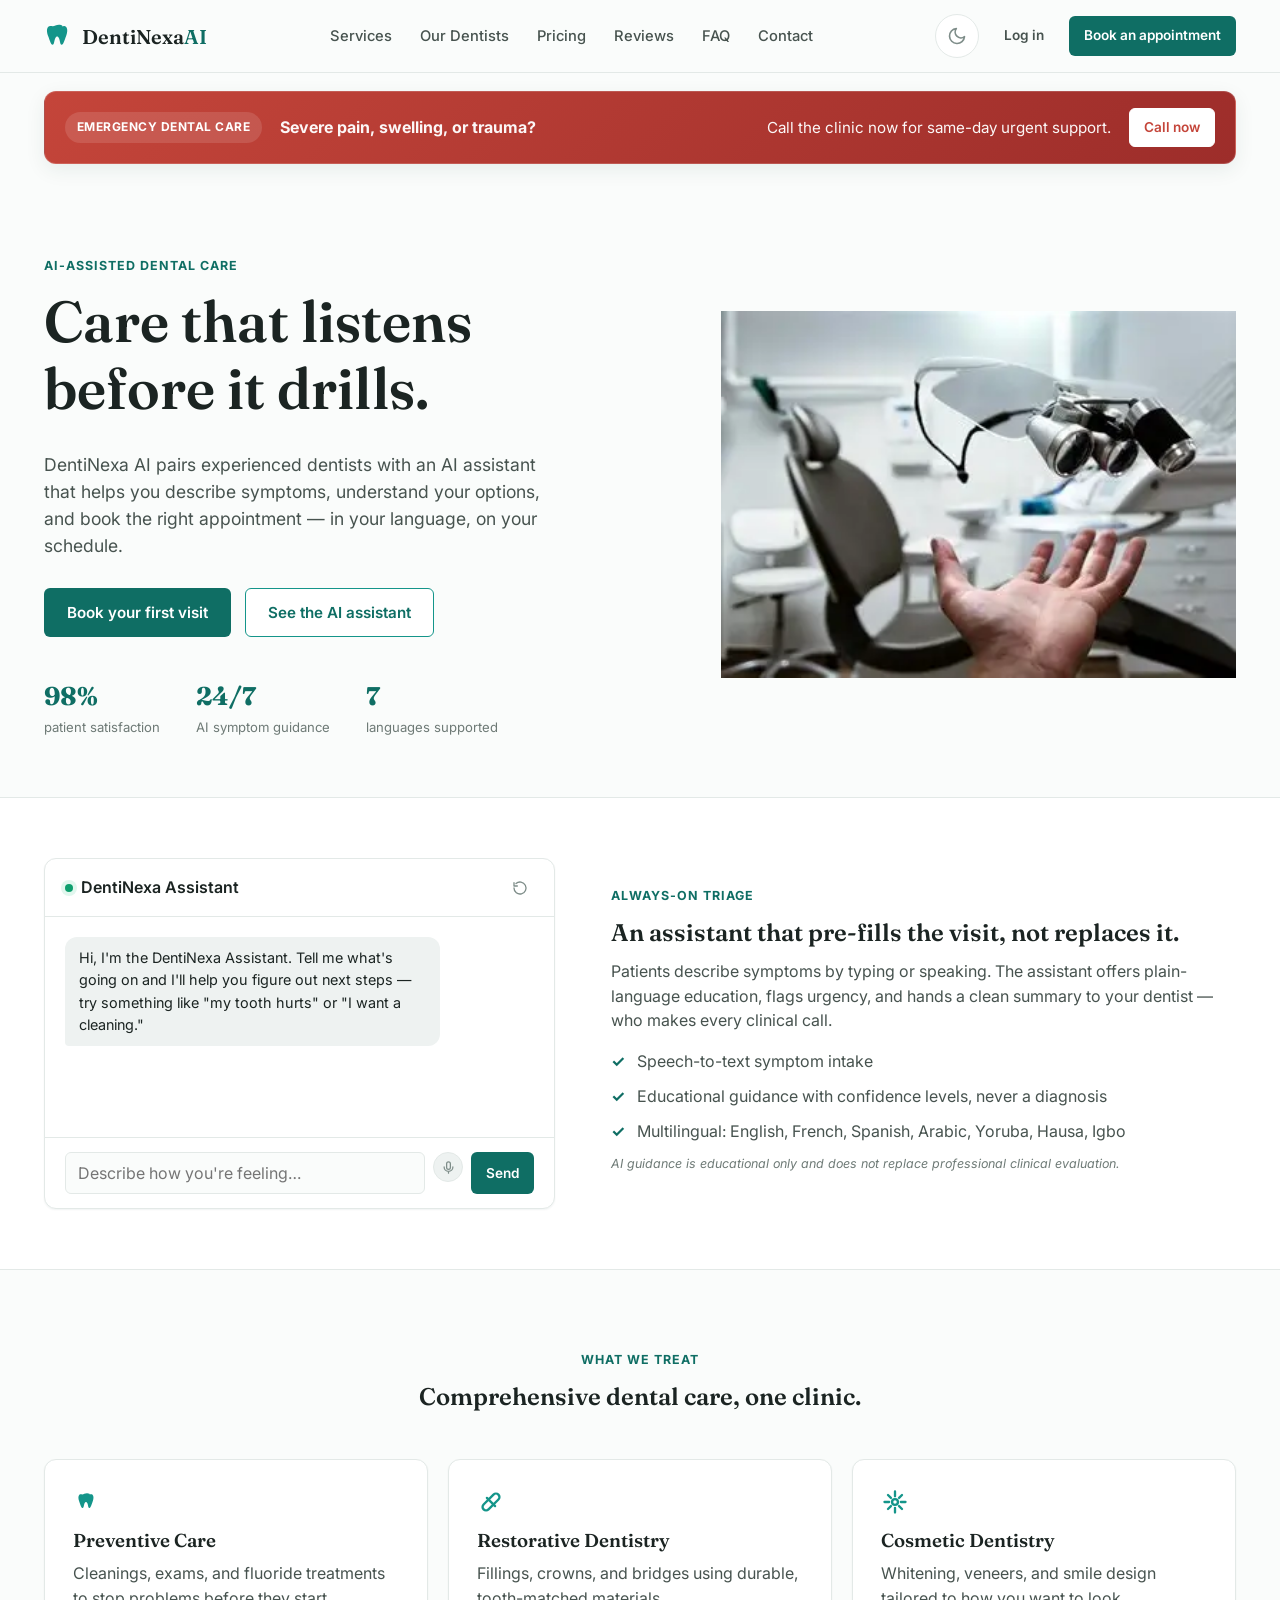
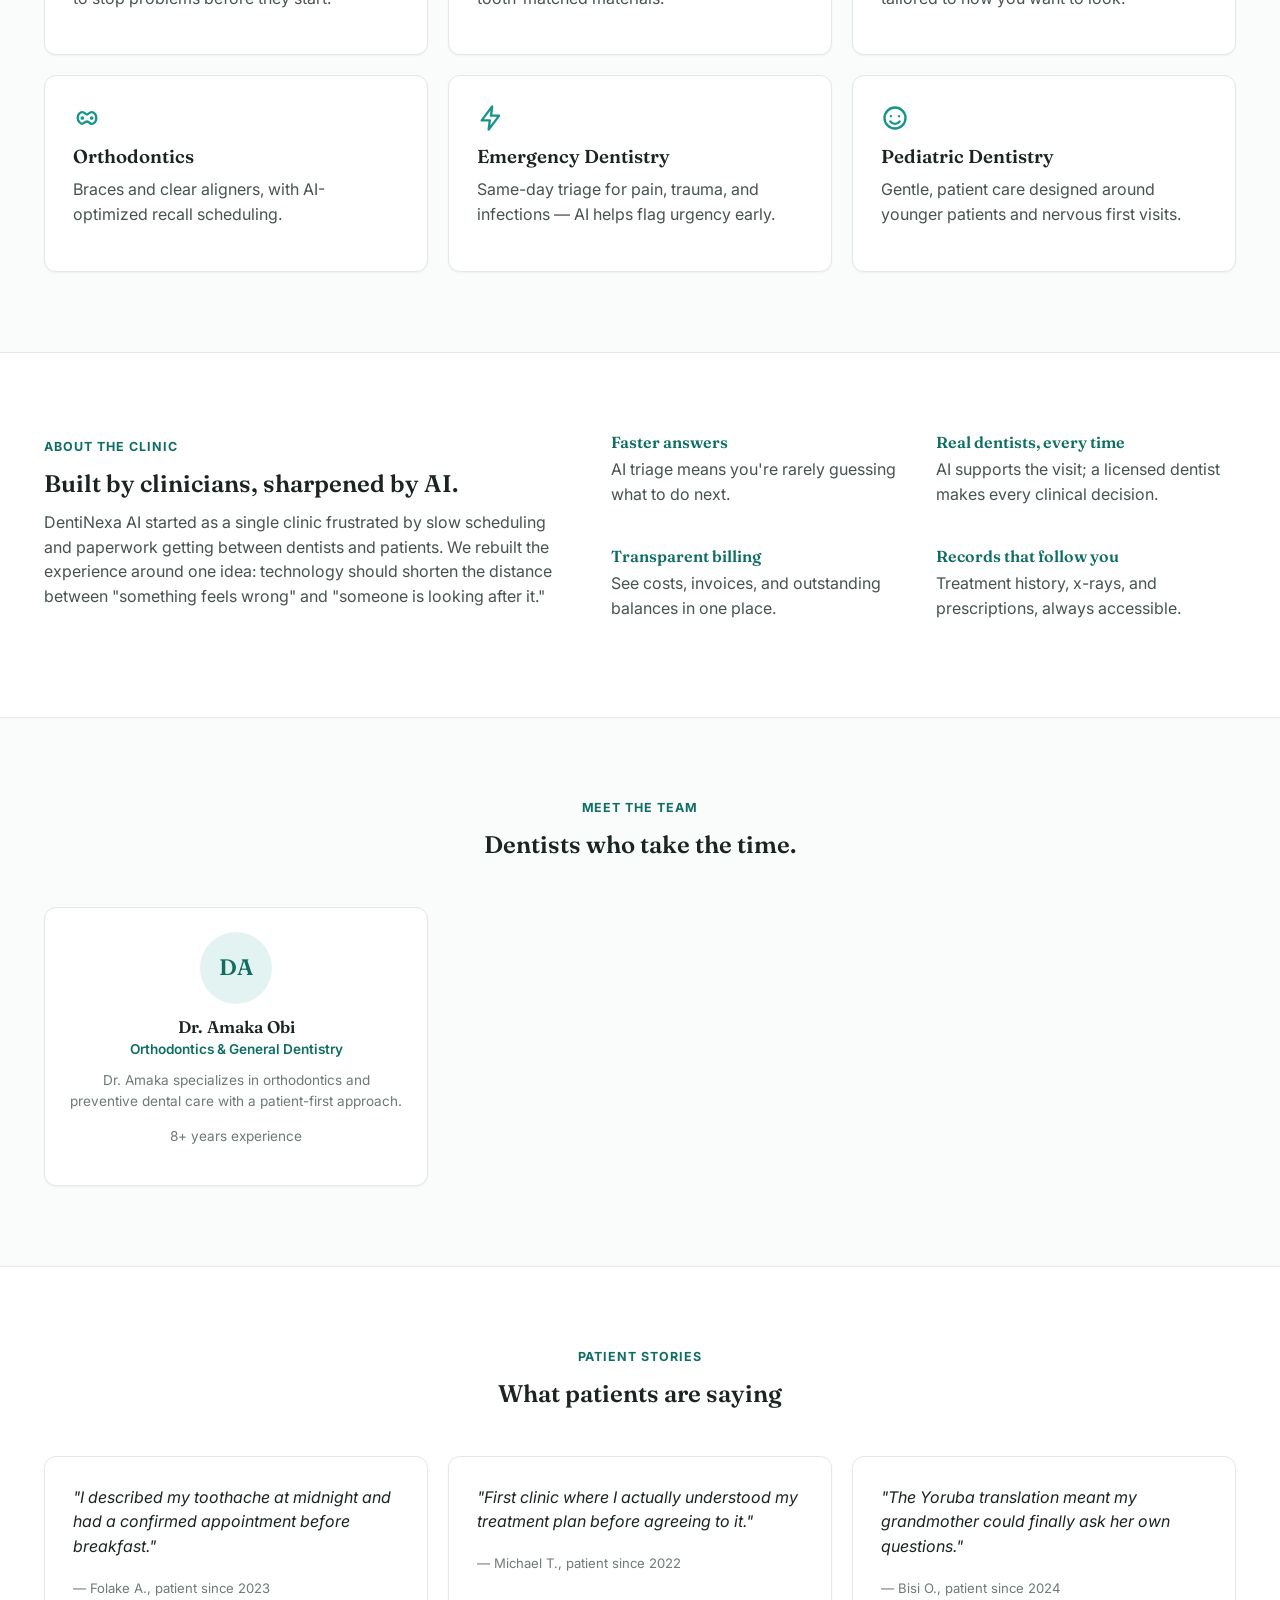
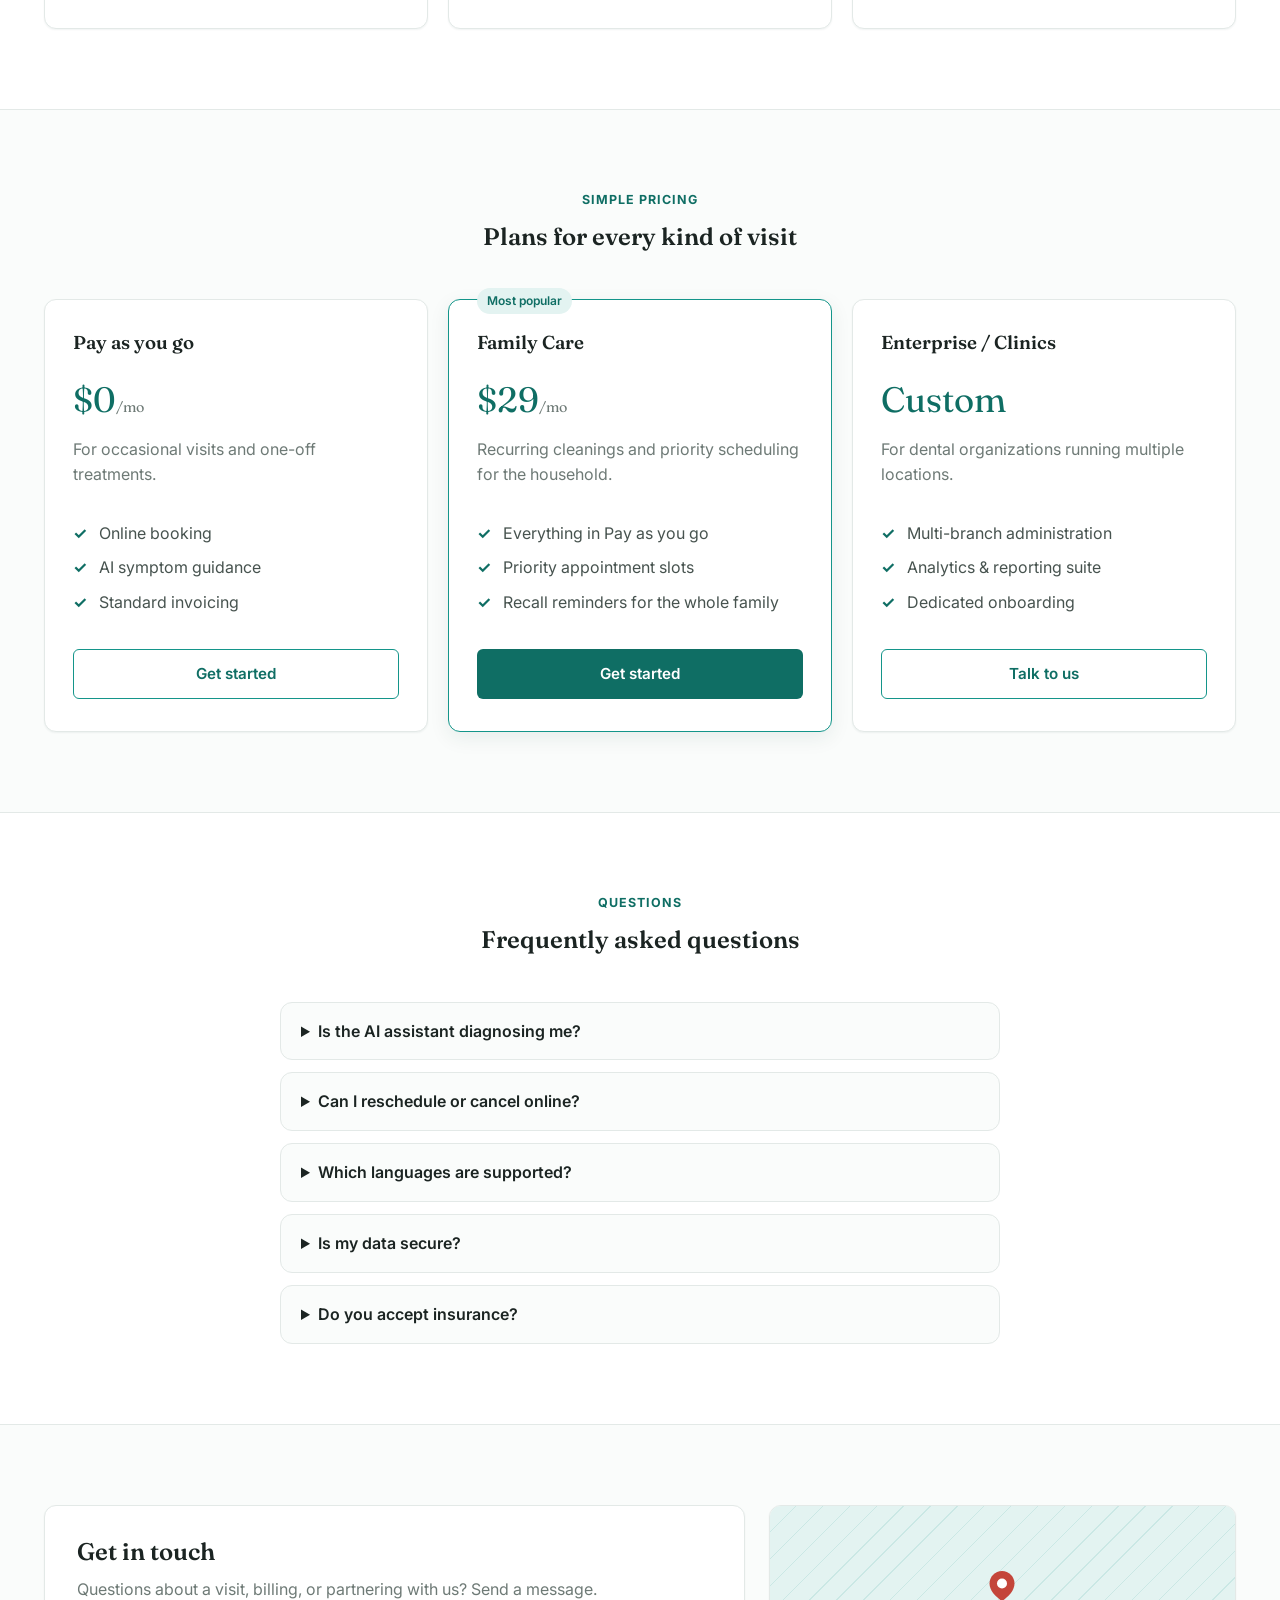
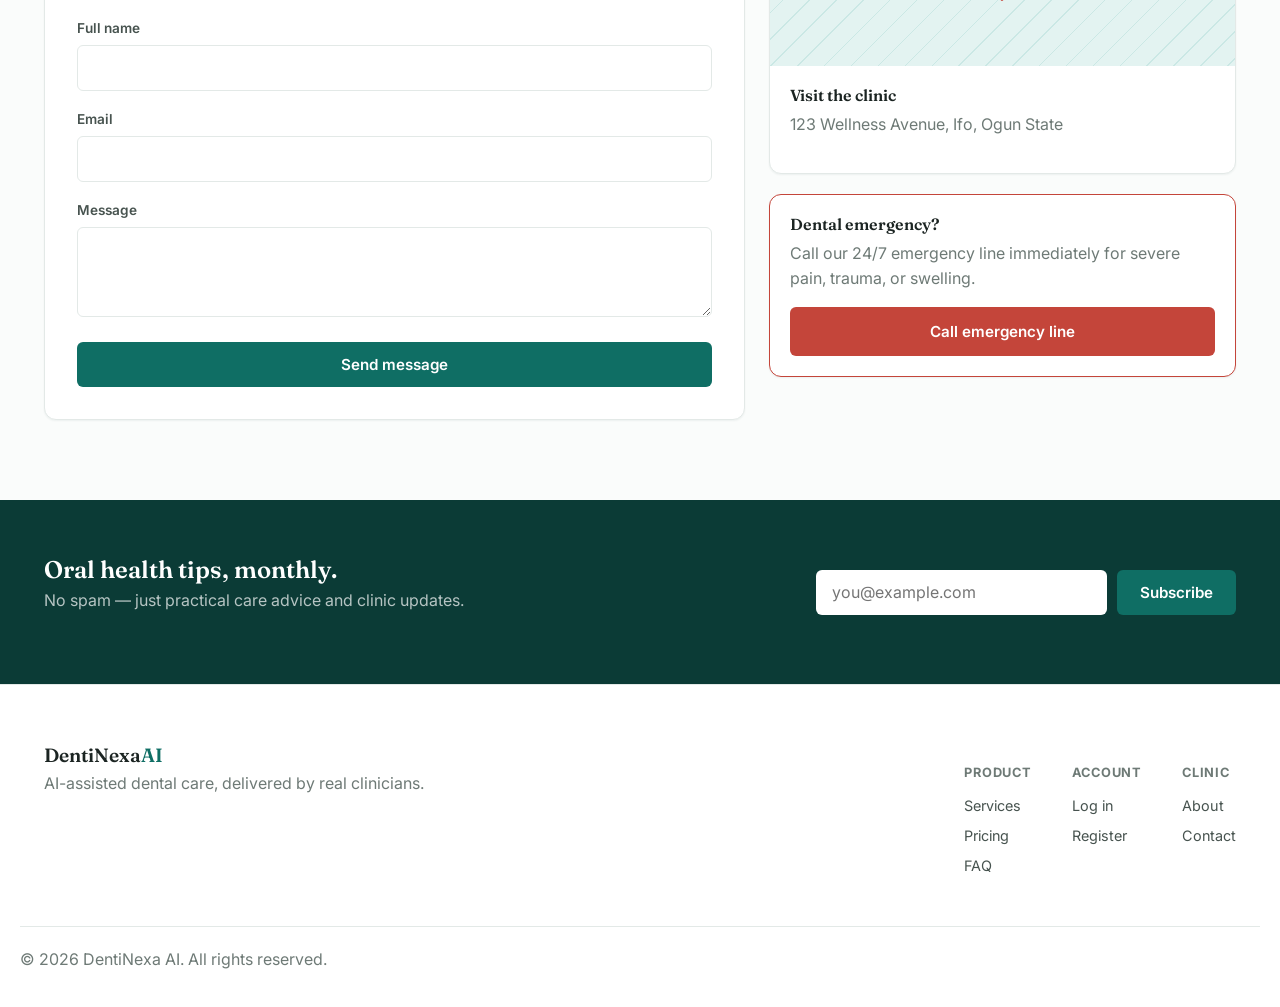
==== commit 941434c3: "Add emergency alerts and harden speech input Co-authored-by: Copilot <223556219+Copilot@users.norepl" ====
--- a/index.html
+++ b/index.html
@@ -36,6 +36,19 @@
 </header>
 
 <main>
+  <section class="emergency-banner-wrap" aria-label="Emergency dental alert">
+    <div class="container">
+      <div class="emergency-banner" role="alert">
+        <div class="emergency-banner-label">Emergency dental care</div>
+        <div class="emergency-banner-text">
+          <strong>Severe pain, swelling, or trauma?</strong>
+          <span>Call the clinic now for same-day urgent support.</span>
+        </div>
+        <a href="tel:+2348000000000" class="btn btn-danger btn-sm">Call now</a>
+      </div>
+    </div>
+  </section>
+
   <!-- HERO -->
   <section class="hero">
     <div class="container hero-inner">
--- a/css/main.css
+++ b/css/main.css
@@ -196,6 +196,65 @@
   box-shadow: var(--shadow-sm);
 }
 
+/* ============ EMERGENCY ALERT ============ */
+.emergency-banner-wrap {
+  padding-top: 18px;
+}
+.emergency-banner {
+  display: flex; align-items: center; justify-content: space-between; gap: 18px;
+  background: linear-gradient(135deg, var(--danger), #9d2d2a);
+  color: #fff; border-radius: var(--radius-md); padding: 16px 20px;
+  box-shadow: var(--shadow-md); border: 1px solid rgba(255,255,255,0.16);
+  animation: emergency-banner-pulse 1.8s ease-in-out infinite;
+}
+@keyframes emergency-banner-pulse {
+  0%, 100% { box-shadow: var(--shadow-md), 0 0 0 0 rgba(196, 69, 58, 0.35); }
+  50% { box-shadow: var(--shadow-md), 0 0 0 12px rgba(196, 69, 58, 0); }
+}
+.emergency-banner-label {
+  display: inline-flex; align-items: center; justify-content: center;
+  background: rgba(255,255,255,0.12); color: #fff; border-radius: 999px;
+  padding: 6px 12px; font-size: 0.75rem; font-weight: 700; letter-spacing: 0.04em;
+  text-transform: uppercase; flex-shrink: 0;
+}
+.emergency-banner-text {
+  display: flex; flex: 1; align-items: center; justify-content: space-between; gap: 18px; flex-wrap: wrap;
+  font-size: 0.95rem; color: rgba(255,255,255,0.96);
+}
+.emergency-banner-text strong { font-size: 1rem; }
+.emergency-banner .btn-danger {
+  background: #fff; color: var(--danger); border-color: #fff;
+  box-shadow: none;
+}
+.emergency-banner .btn-danger:hover {
+  background: #fff; opacity: 0.96; text-decoration: none;
+}
+
+.emergency-trigger {
+  margin: 0 0 16px;
+}
+.emergency-modal-overlay {
+  position: fixed; inset: 0; background: rgba(11, 20, 18, 0.6); display: flex; align-items: center; justify-content: center; z-index: 1400; padding: 20px;
+}
+.emergency-modal {
+  width: min(560px, 100%); background: var(--surface); border: 1px solid var(--border); border-radius: var(--radius-lg); box-shadow: var(--shadow-lg); padding: 28px;
+}
+.emergency-modal-header {
+  display: flex; align-items: center; justify-content: space-between; gap: 14px; margin-bottom: 16px;
+}
+.emergency-modal-header h3 { margin: 0; }
+.emergency-modal-close {
+  border: none; background: transparent; color: var(--text-muted); font-size: 1.6rem; line-height: 1; cursor: pointer;
+}
+.emergency-modal-grid {
+  display: grid; grid-template-columns: repeat(2, minmax(0, 1fr)); gap: 14px;
+}
+@media (max-width: 560px) {
+  .emergency-modal-grid { grid-template-columns: 1fr; }
+  .emergency-banner { flex-direction: column; align-items: flex-start; }
+  .emergency-banner-text { width: 100%; }
+}
+
 /* ============ BADGES ============ */
 .badge {
   display: inline-flex; align-items: center; gap: 6px;
